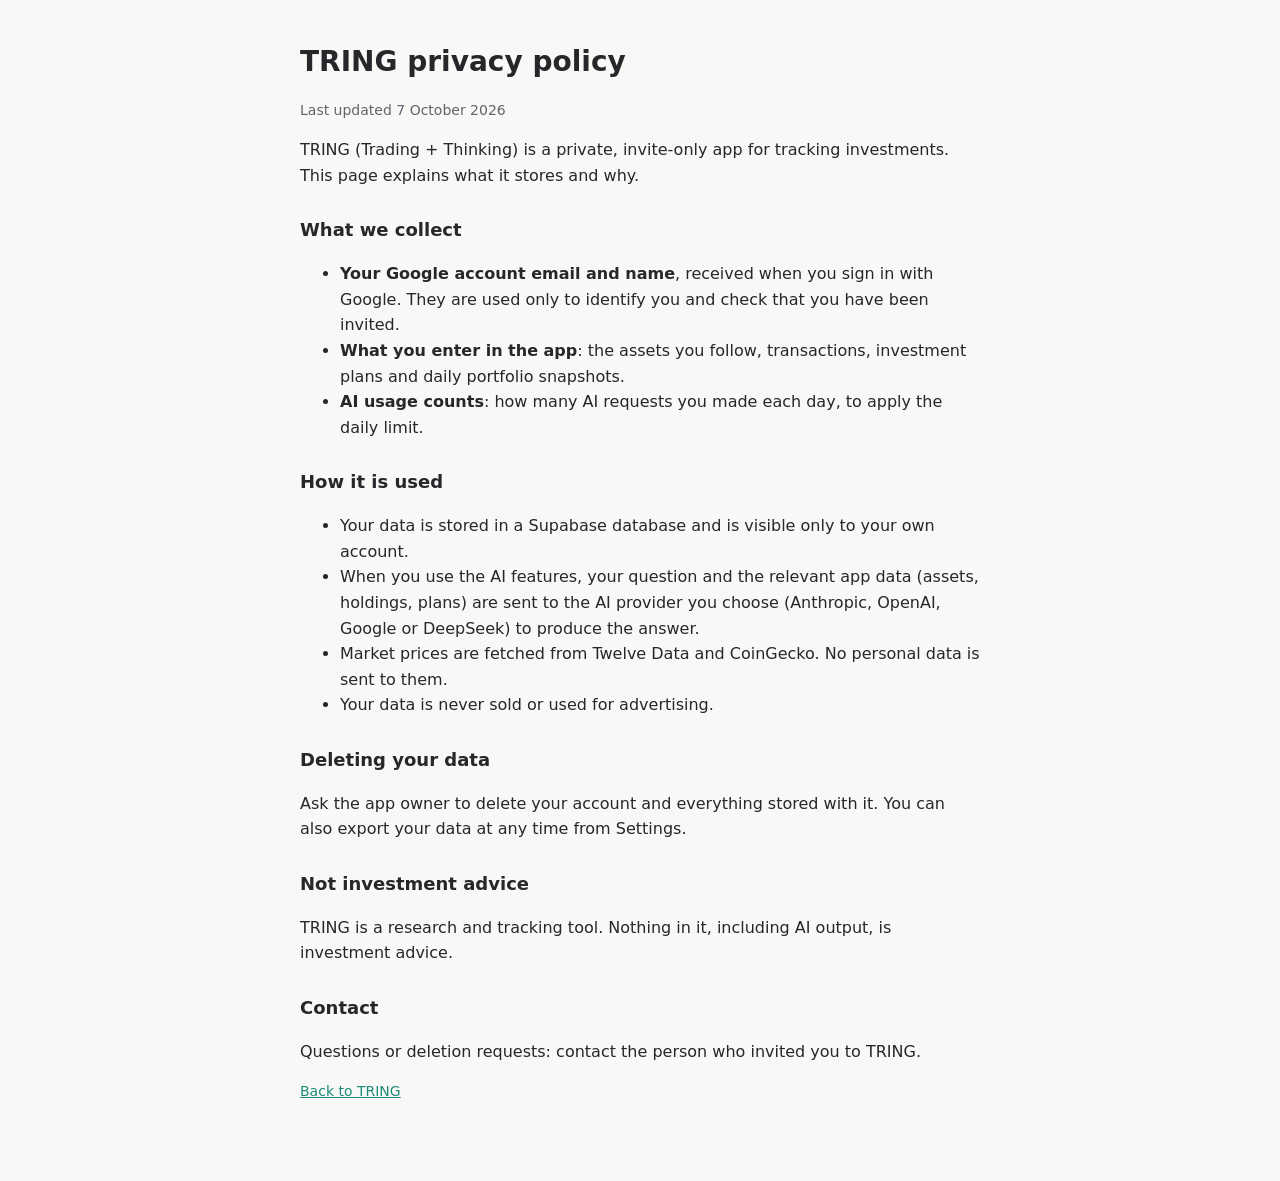
==== privacy.html @ bf70b480 "Add privacy policy page Co-Authored-By: Claude Opus 5.5 <noreply@anthropic.com>" ====
<!doctype html>
<html lang="en">
<head>
  <meta charset="utf-8">
  <meta name="viewport" content="width=device-width, initial-scale=1">
  <title>TRING · Privacy</title>
  <link rel="icon" href="icon.svg" type="image/svg+xml">
  <style>
    :root { --bg: #f8f8f6; --text: #26272b; --muted: #61646c; --accent: #1f8a78; color-scheme: light dark; }
    @media (prefers-color-scheme: dark) { :root { --bg: #151619; --text: #ececee; --muted: #a3a6ad; --accent: #4fc4ae; } }
    body { margin: 0; background: var(--bg); color: var(--text); font: 16px/1.6 Inter, system-ui, -apple-system, sans-serif; }
    main { max-width: 680px; margin: 0 auto; padding: 40px 16px 64px; }
    h1 { font-size: 28px; margin: 0 0 4px; }
    h2 { font-size: 18px; margin: 28px 0 8px; }
    p, li { color: var(--text); }
    .muted { color: var(--muted); font-size: 14px; }
    a { color: var(--accent); }
  </style>
</head>
<body>
  <main>
    <h1>TRING privacy policy</h1>
    <p class="muted">Last updated 7 October 2026</p>

    <p>TRING (Trading + Thinking) is a private, invite-only app for tracking investments. This page explains what it stores and why.</p>

    <h2>What we collect</h2>
    <ul>
      <li><strong>Your Google account email and name</strong>, received when you sign in with Google. They are used only to identify you and check that you have been invited.</li>
      <li><strong>What you enter in the app</strong>: the assets you follow, transactions, investment plans and daily portfolio snapshots.</li>
      <li><strong>AI usage counts</strong>: how many AI requests you made each day, to apply the daily limit.</li>
    </ul>

    <h2>How it is used</h2>
    <ul>
      <li>Your data is stored in a Supabase database and is visible only to your own account.</li>
      <li>When you use the AI features, your question and the relevant app data (assets, holdings, plans) are sent to the AI provider you choose (Anthropic, OpenAI, Google or DeepSeek) to produce the answer.</li>
      <li>Market prices are fetched from Twelve Data and CoinGecko. No personal data is sent to them.</li>
      <li>Your data is never sold or used for advertising.</li>
    </ul>

    <h2>Deleting your data</h2>
    <p>Ask the app owner to delete your account and everything stored with it. You can also export your data at any time from Settings.</p>

    <h2>Not investment advice</h2>
    <p>TRING is a research and tracking tool. Nothing in it, including AI output, is investment advice.</p>

    <h2>Contact</h2>
    <p>Questions or deletion requests: contact the person who invited you to TRING.</p>

    <p class="muted"><a href="./">Back to TRING</a></p>
  </main>
</body>
</html>
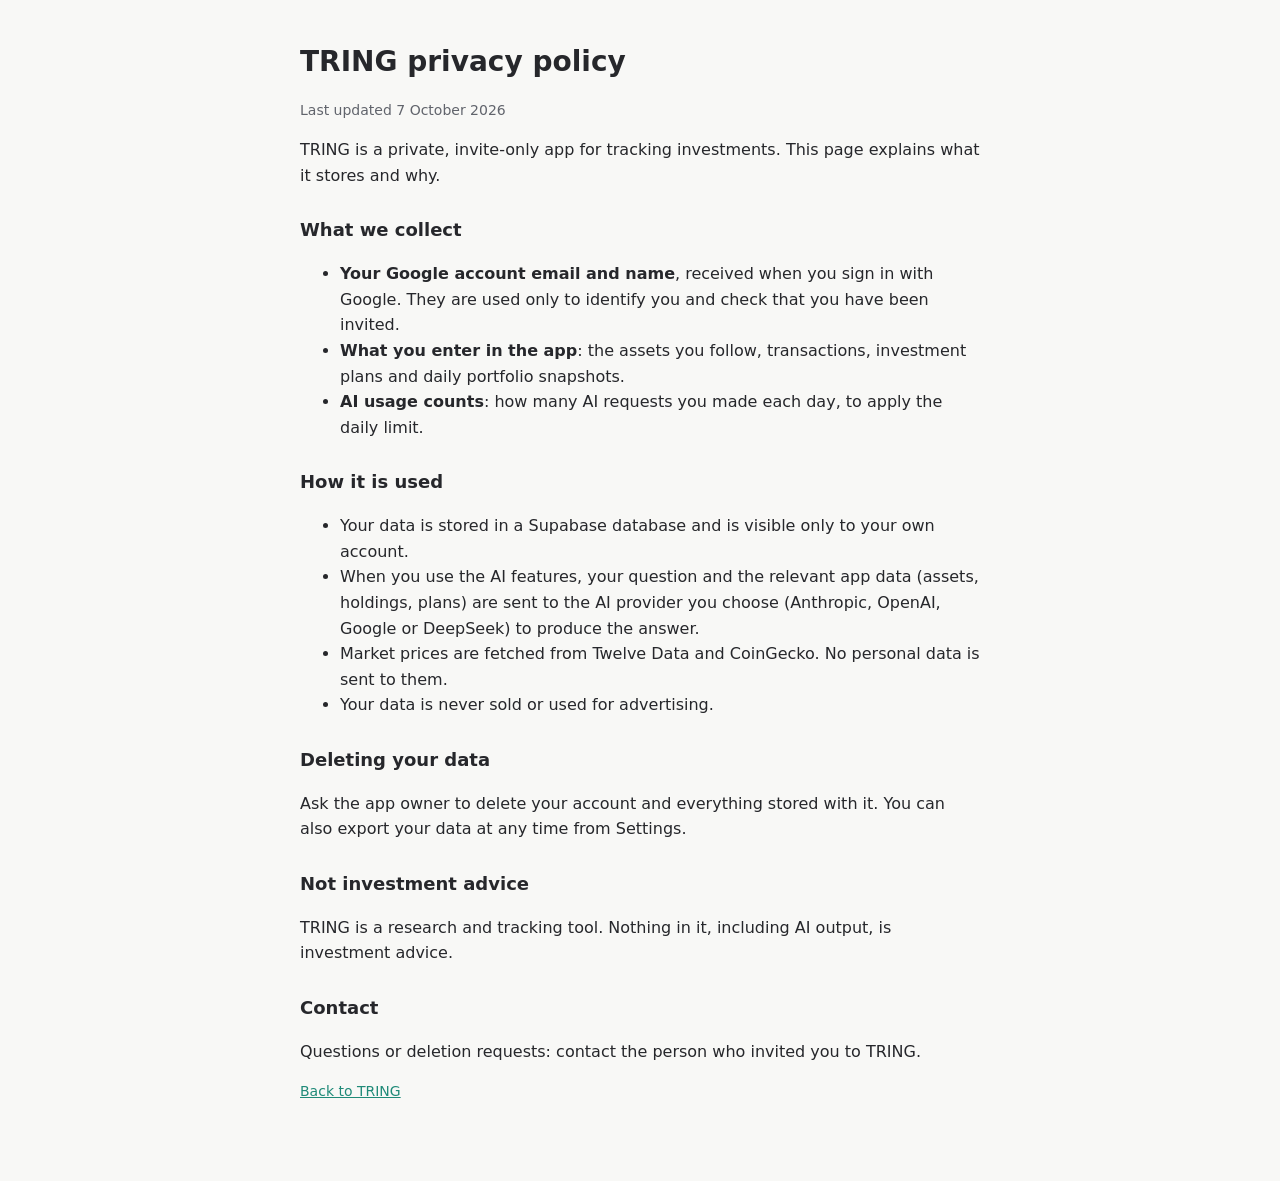
==== commit 35742691: "Update 2026-10-08 21:01" ====
--- a/privacy.html
+++ b/privacy.html
@@ -22,7 +22,7 @@
     <h1>TRING privacy policy</h1>
     <p class="muted">Last updated 7 October 2026</p>
 
-    <p>TRING (Trading + Thinking) is a private, invite-only app for tracking investments. This page explains what it stores and why.</p>
+    <p>TRING is a private, invite-only app for tracking investments. This page explains what it stores and why.</p>
 
     <h2>What we collect</h2>
     <ul>
